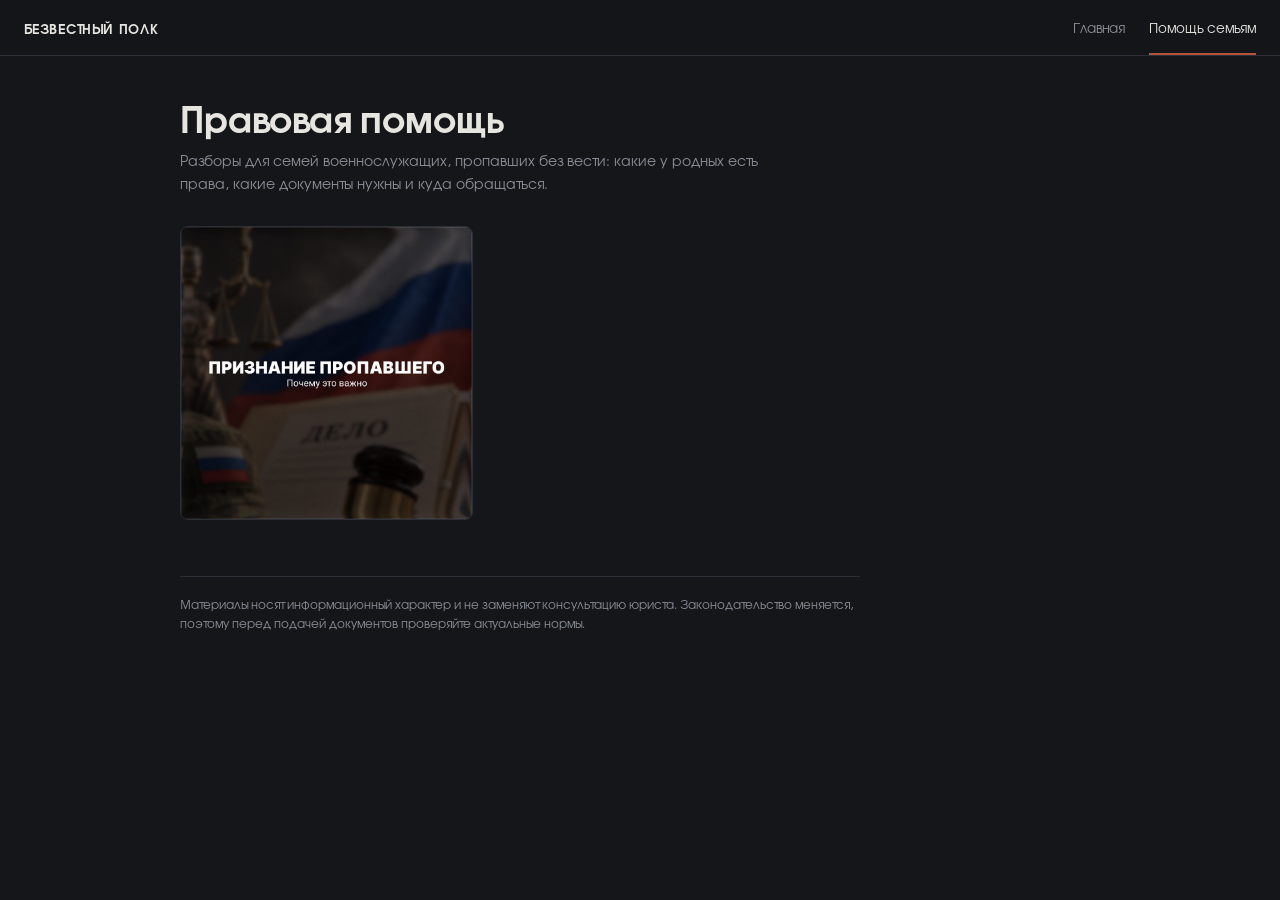
==== pravo/index.html @ 25125a84 "Add files via upload" ====
<!DOCTYPE html>
<html lang="ru">
<head>
<meta charset="UTF-8">
<meta name="viewport" content="width=device-width, initial-scale=1.0">
<meta http-equiv="Content-Security-Policy" content="default-src &#x27;self&#x27;; script-src https://gc.zgo.at; img-src &#x27;self&#x27; data: https://bezvestny.goatcounter.com; connect-src https://bezvestny.goatcounter.com; style-src &#x27;self&#x27;; font-src &#x27;self&#x27;; base-uri &#x27;self&#x27;; form-action &#x27;none&#x27;">
<title>Правовая помощь — Безвестный полк</title>
<meta name="description" content="Что делать семьям военнослужащих, пропавших без вести: признание погибшим, документы, выплаты.">
<link rel="canonical" href="https://www.bezvestny.org/pravo/">
<meta property="og:type" content="article">
<meta property="og:site_name" content="Безвестный полк">
<meta property="og:title" content="Правовая помощь — Безвестный полк">
<meta property="og:description" content="Что делать семьям военнослужащих, пропавших без вести: признание погибшим, документы, выплаты.">
<meta property="og:url" content="https://www.bezvestny.org/pravo/">
<meta property="og:image" content="https://www.bezvestny.org/img/pravo/priznanie-pogibshim.jpg">
<meta name="twitter:card" content="summary_large_image">
<link rel="stylesheet" href="/pravo/pravo.css">
<script data-goatcounter="https://bezvestny.goatcounter.com/count" async src="//gc.zgo.at/count.js"></script>
</head>
<body>
<header class="site-header">
  <a class="brand" href="/">БЕЗВЕСТНЫЙ ПОЛК</a>
  <nav class="site-nav" aria-label="Основное меню">
    <a href="/">Главная</a>
    <a href="/pravo/" aria-current="page">Помощь семьям</a>
  </nav>
</header>
<div class="wrap">
  <main>
    <h1>Правовая помощь</h1>
    <p class="lede">Разборы для семей военнослужащих, пропавших без вести: какие у родных есть права, какие документы нужны и куда обращаться.</p>
    <ul class="tiles">
      <li><a class="tile" href="/pravo/priznanie-pogibshim/" title="Признание пропавшего без вести погибшим: как это сделать без статуса «безвестно отсутствующий»?"><img src="/img/pravo/priznanie-pogibshim.jpg" alt="" loading="lazy"><span class="sr-only">Признание пропавшего без вести погибшим: как это сделать без статуса «безвестно отсутствующий»?</span></a></li>
    </ul>
  </main>
  <p class="disclaimer">
    Материалы носят информационный характер и не заменяют консультацию юриста. Законодательство меняется, поэтому перед подачей документов проверяйте актуальные нормы.
  </p>
</div>
</body>
</html>
---- pravo/pravo.css ----
@font-face {
  font-family: 'TG Adventor';
  src: url('/fonts/texgyreadventor-regular-webfont.woff') format('woff');
  font-weight: 400; font-style: normal; font-display: swap;
}
@font-face {
  font-family: 'TG Adventor';
  src: url('/fonts/texgyreadventor-bold-webfont.woff') format('woff');
  font-weight: 700; font-style: normal; font-display: swap;
}

:root {
  --bg: #14161a;
  --panel: #1b1e24;
  --line: #2b2f37;
  --text: #e7e5e0;
  --text-dim: #8b8f98;
  --accent-high: #b3543f;
}

* { box-sizing: border-box; }

html, body {
  margin: 0;
  background: var(--bg);
  color: var(--text);
  font-family: 'TG Adventor', Georgia, serif;
  -webkit-text-size-adjust: 100%;
}

.wrap { max-width: 960px; margin: 0 auto; padding: 40px 20px 64px; }

/* Общий хедер сайта: те же стили в index.html */
.site-header {
  position: sticky;
  top: 0;
  z-index: 50;
  height: 56px;
  display: flex;
  align-items: center;
  justify-content: space-between;
  gap: 16px;
  padding: 0 24px;
  background: rgba(20, 22, 26, .9);
  backdrop-filter: blur(10px);
  -webkit-backdrop-filter: blur(10px);
  border-bottom: 1px solid var(--line);
  font-family: 'TG Adventor', Arial, sans-serif;
}
.site-header .brand {
  font-weight: 700;
  font-size: 13px;
  letter-spacing: .06em;
  color: var(--text);
  text-decoration: none;
  white-space: nowrap;
}
.site-nav { display: flex; gap: 24px; height: 100%; }
.site-nav a {
  display: flex;
  align-items: center;
  height: 100%;
  font-size: 13.5px;
  color: var(--text-dim);
  text-decoration: none;
  white-space: nowrap;
  border-bottom: 2px solid transparent;
  margin-bottom: -1px;
  transition: color .15s ease, border-color .15s ease;
}
.site-nav a:hover { color: var(--text); }
.site-nav a[aria-current="page"] { color: var(--text); border-bottom-color: var(--accent-high); }
.site-header a:focus-visible { outline: 2px solid var(--accent-high); outline-offset: 2px; }

h1 {
  font-weight: 700;
  font-size: clamp(26px, 4vw, 36px);
  line-height: 1.15;
  margin: 0 0 12px;
}
.lede {
  font-family: 'TG Adventor', Arial, sans-serif;
  font-size: 14px;
  line-height: 1.6;
  color: var(--text-dim);
  margin: 0 0 32px;
  max-width: 620px;
}

/* ---- плитки: картинка и есть плитка ---- */
.tiles {
  display: grid;
  grid-template-columns: repeat(auto-fill, minmax(240px, 1fr));
  gap: 20px;
  list-style: none;
  margin: 0;
  padding: 0;
}
.tile {
  display: block;
  position: relative;
  aspect-ratio: 1 / 1;
  border-radius: 8px;
  overflow: hidden;
  border: 1px solid var(--line);
  background: #000;
  transition: border-color .15s ease, transform .15s ease, box-shadow .15s ease;
}
.tile img { width: 100%; height: 100%; object-fit: cover; display: block; }
.tile:hover {
  border-color: var(--accent-high);
  transform: translateY(-3px);
  box-shadow: 0 12px 32px rgba(0, 0, 0, .45);
}
.tile:focus-visible { outline: 2px solid var(--accent-high); outline-offset: 3px; }
.sr-only {
  position: absolute; width: 1px; height: 1px; padding: 0; margin: -1px;
  overflow: hidden; clip: rect(0, 0, 0, 0); white-space: nowrap; border: 0;
}

/* ---- статья ---- */
.article { max-width: 680px; }
.back {
  display: inline-block;
  margin-bottom: 20px;
  font-family: 'TG Adventor', Arial, sans-serif;
  font-size: 13px;
  color: var(--text-dim);
  text-decoration: none;
}
.back:hover { color: var(--text); text-decoration: underline; }
.article h1 { font-size: clamp(22px, 3.4vw, 30px); }
.article .cover {
  width: 100%;
  max-height: 420px;
  object-fit: cover;
  border-radius: 8px;
  border: 1px solid var(--line);
  margin: 4px 0 28px;
  display: block;
}
.article p, .article li {
  font-family: 'TG Adventor', Arial, sans-serif;
  font-size: 15px;
  line-height: 1.75;
  color: #d3d1cc;
  overflow-wrap: break-word;
}
.article p { margin: 0 0 16px; }
.article h2 { font-weight: 700; font-size: 18px; margin: 32px 0 12px; }
.article ul { margin: 0 0 16px; padding-left: 22px; }
.article li { margin-bottom: 8px; }
.article li::marker { color: var(--accent-high); }

.cta {
  margin-top: 32px;
  padding: 20px 22px;
  background: var(--panel);
  border: 1px solid var(--line);
  border-left: 3px solid var(--accent-high);
  border-radius: 6px;
}
.cta p { margin: 0 0 12px; }
.cta a {
  display: inline-block;
  font-family: 'TG Adventor', Arial, sans-serif;
  font-size: 14px;
  color: var(--accent-high);
  text-decoration: none;
  border-bottom: 1px solid currentColor;
}
.cta a:hover { color: #c9634c; }

.disclaimer {
  margin-top: 56px;
  padding-top: 18px;
  border-top: 1px solid var(--line);
  font-family: 'TG Adventor', Arial, sans-serif;
  font-size: 12px;
  line-height: 1.6;
  color: var(--text-dim);
  max-width: 680px;
}

@media (max-width: 520px) {
  .site-header { padding: 0 16px; gap: 12px; }
  .site-header .brand { font-size: 12px; }
  .site-nav { gap: 16px; }
  .site-nav a { font-size: 12.5px; }
  .wrap { padding: 28px 16px 48px; }
  .tiles { grid-template-columns: 1fr 1fr; gap: 12px; }
}
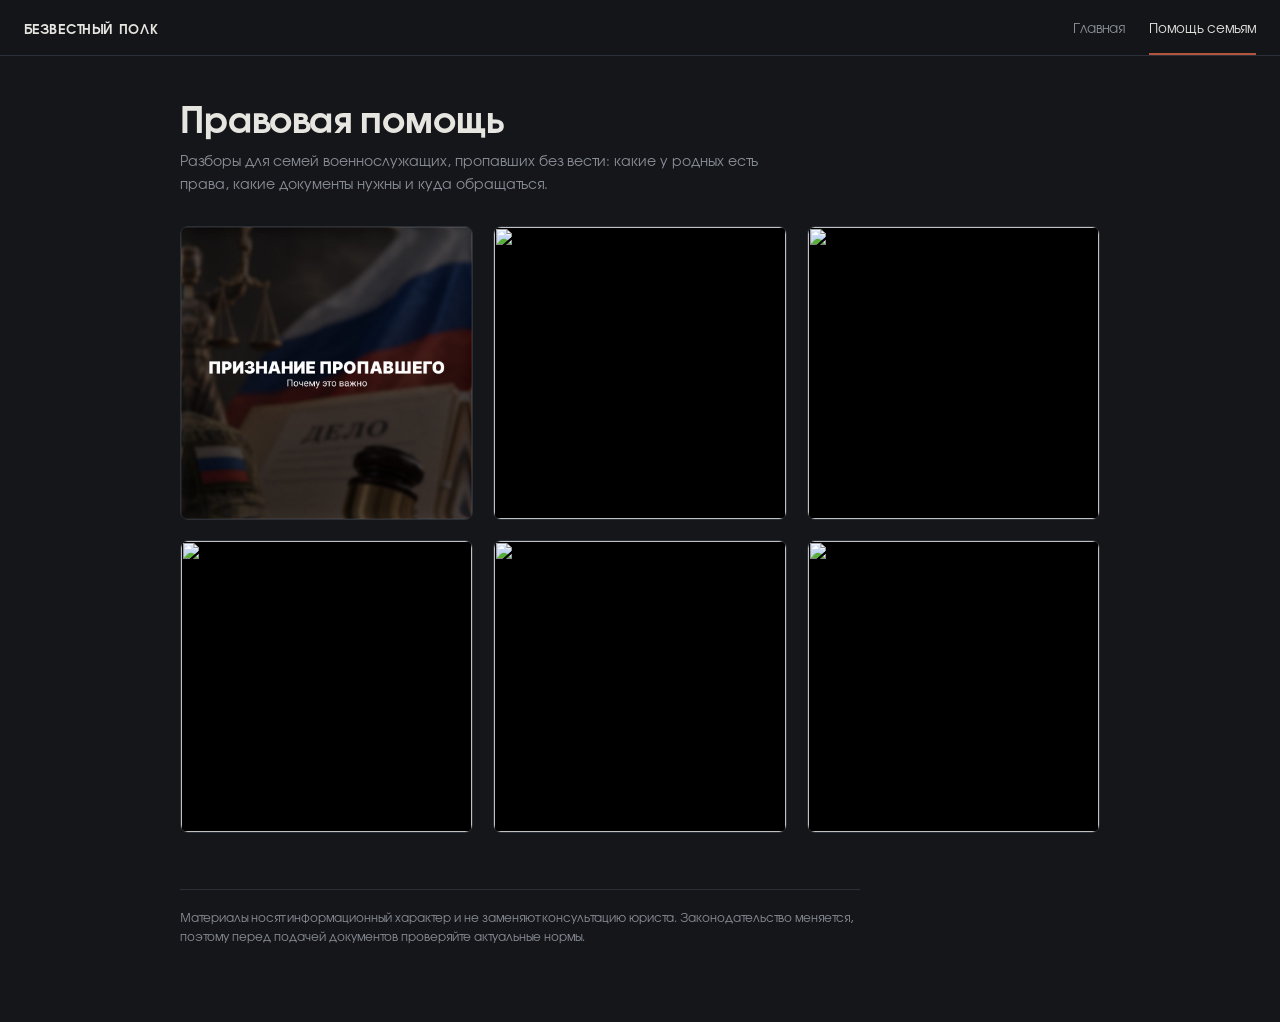
==== commit 962a9a38: "Add files via upload" ====
--- a/pravo/index.html
+++ b/pravo/index.html
@@ -31,6 +31,11 @@
     <p class="lede">Разборы для семей военнослужащих, пропавших без вести: какие у родных есть права, какие документы нужны и куда обращаться.</p>
     <ul class="tiles">
       <li><a class="tile" href="/pravo/priznanie-pogibshim/" title="Признание пропавшего без вести погибшим: как это сделать без статуса «безвестно отсутствующий»?"><img src="/img/pravo/priznanie-pogibshim.jpg" alt="" loading="lazy"><span class="sr-only">Признание пропавшего без вести погибшим: как это сделать без статуса «безвестно отсутствующий»?</span></a></li>
+      <li><a class="tile" href="/pravo/denezhnoe-dovolstvie/" title="Как добиться полной выплаты денежного довольствия пропавшего военнослужащего?"><img src="/img/pravo/denezhnoe-dovolstvie.jpg" alt="" loading="lazy"><span class="sr-only">Как добиться полной выплаты денежного довольствия пропавшего военнослужащего?</span></a></li>
+      <li><a class="tile" href="/pravo/zashchita-prav/" title="Как защитить свои права и добиться активизации поисков: куда направлять жалобы и обращения"><img src="/img/pravo/zashchita-prav.jpg" alt="" loading="lazy"><span class="sr-only">Как защитить свои права и добиться активизации поисков: куда направлять жалобы и обращения</span></a></li>
+      <li><a class="tile" href="/pravo/priznanie-pogibshim-sud/" title="Признание погибшим пропавшего без вести военнослужащего"><img src="/img/pravo/priznanie-pogibshim-sud.jpg" alt="" loading="lazy"><span class="sr-only">Признание погибшим пропавшего без вести военнослужащего</span></a></li>
+      <li><a class="tile" href="/pravo/regionalnye-vyplaty/" title="Что важно знать семьям пропавших без вести о региональных выплатах"><img src="/img/pravo/regionalnye-vyplaty.jpg" alt="" loading="lazy"><span class="sr-only">Что важно знать семьям пропавших без вести о региональных выплатах</span></a></li>
+      <li><a class="tile" href="/pravo/kompensatsiya-otdykh-detey/" title="Ежегодная компенсация за оздоровительный отдых детей военнослужащих: кто имеет право и как получить выплату?"><img src="/img/pravo/kompensatsiya-otdykh-detey.jpg" alt="" loading="lazy"><span class="sr-only">Ежегодная компенсация за оздоровительный отдых детей военнослужащих: кто имеет право и как получить выплату?</span></a></li>
     </ul>
   </main>
   <p class="disclaimer">
--- a/pravo/pravo.css
+++ b/pravo/pravo.css
@@ -152,6 +152,13 @@
 .article li { margin-bottom: 8px; }
 .article li::marker { color: var(--accent-high); }
 
+.article .links { list-style: none; padding-left: 0; }
+.article .links li { padding: 9px 0; border-bottom: 1px solid var(--line); margin-bottom: 0; }
+.article .links li:last-child { border-bottom: none; }
+.article .links a { color: var(--text); text-decoration: none; }
+.article .links a::after { content: " ↗"; color: var(--accent-high); }
+.article .links a:hover { color: var(--accent-high); }
+
 .cta {
   margin-top: 32px;
   padding: 20px 22px;
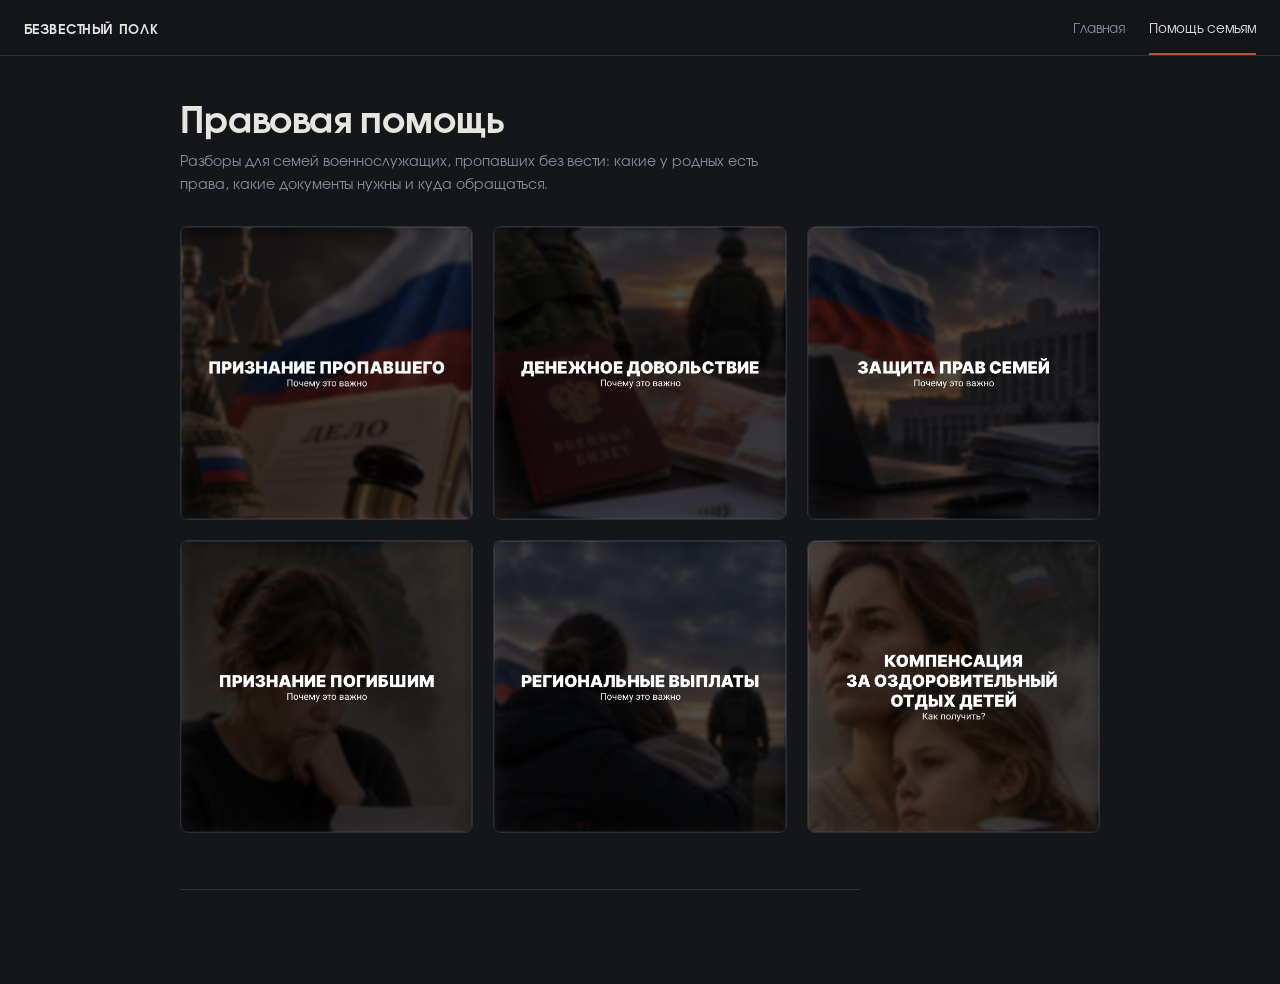
==== commit 565b5230: "Update index.html" ====
--- a/pravo/index.html
+++ b/pravo/index.html
@@ -39,7 +39,6 @@
     </ul>
   </main>
   <p class="disclaimer">
-    Материалы носят информационный характер и не заменяют консультацию юриста. Законодательство меняется, поэтому перед подачей документов проверяйте актуальные нормы.
   </p>
 </div>
 </body>
